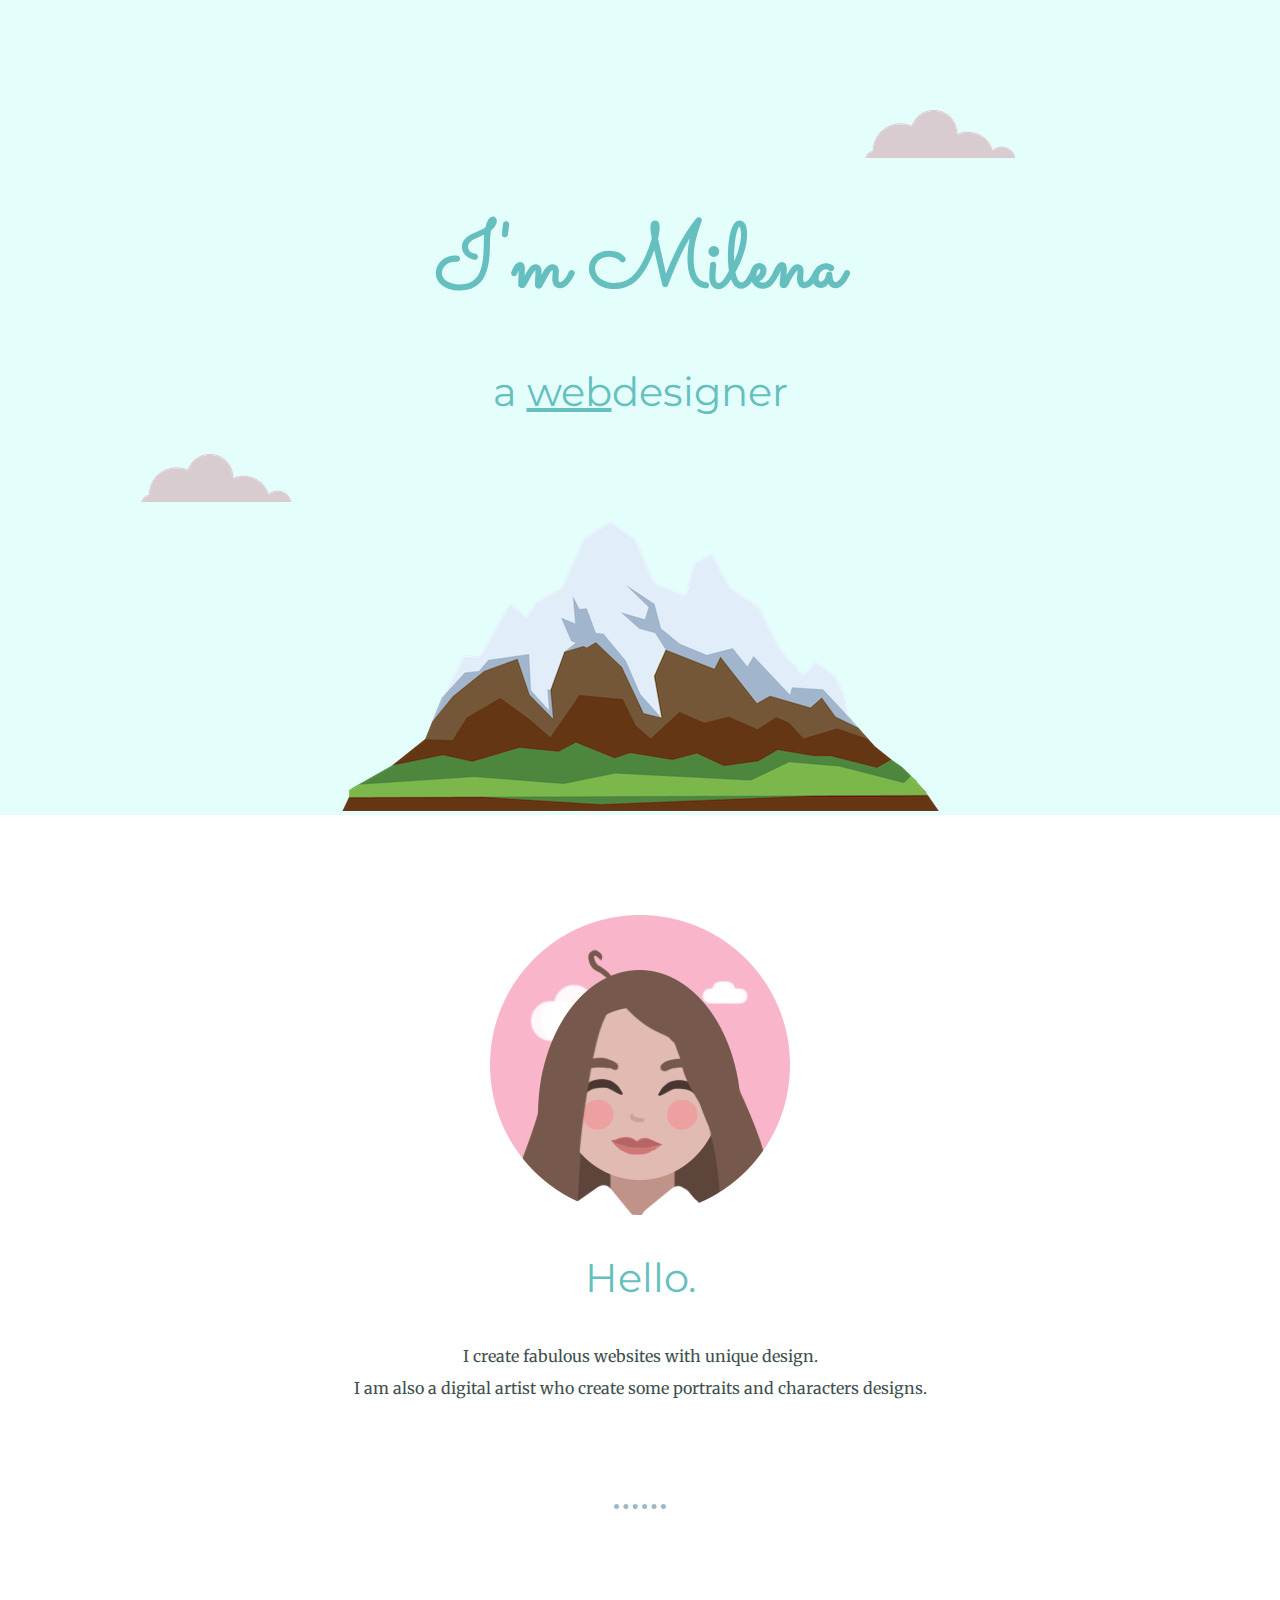
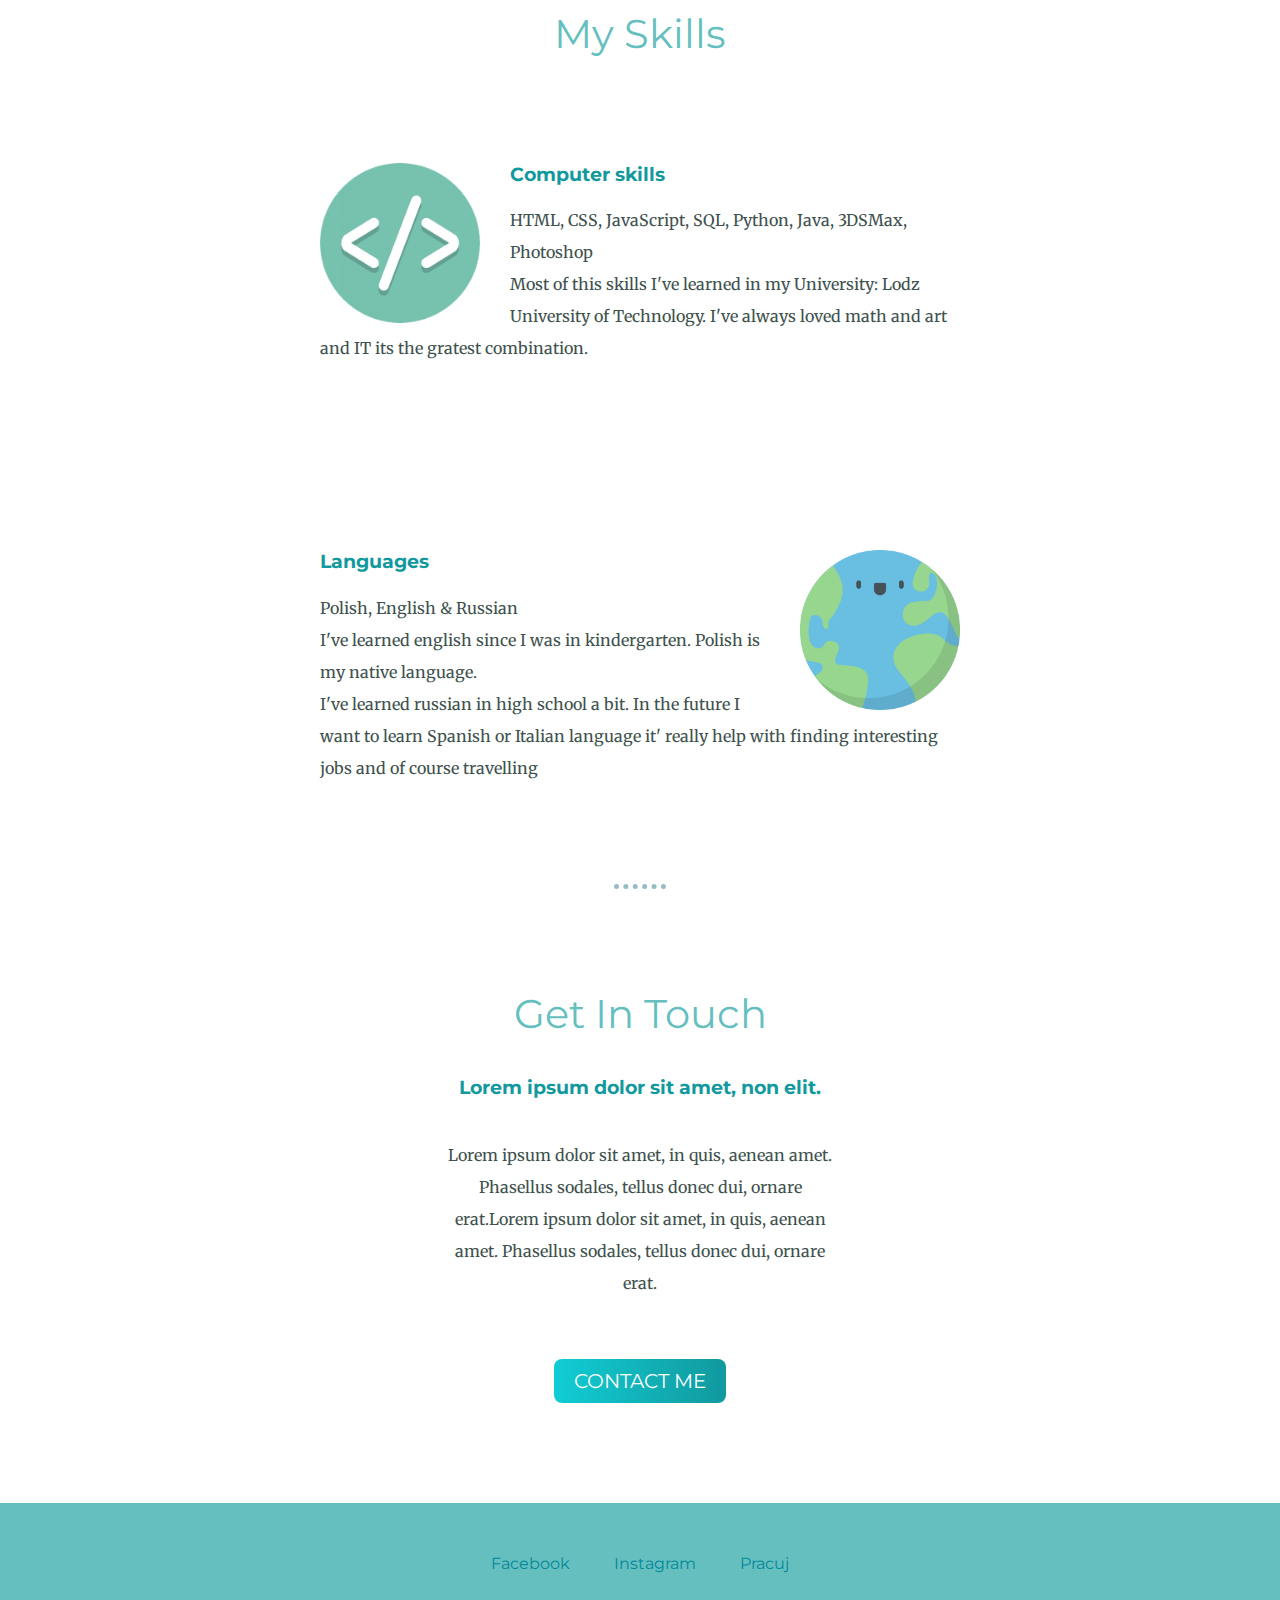
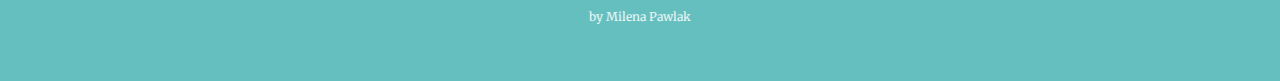
==== index.html @ 589d2ab3 "Add files via upload" ====
<!DOCTYPE html>
<html lang="en" dir="ltr">

<head>
  <meta charset="utf-8">
  <link rel="stylesheet" href="css/styles.css">
  <link rel="icon" href="images/mila.png">
  <link rel="preconnect" href="https://fonts.googleapis.com">
  <link rel="preconnect" href="https://fonts.gstatic.com" crossorigin>
  <link href="https://fonts.googleapis.com/css2?family=Merriweather:ital@1&family=Montserrat&family=Poppins:wght@100;200;400;600;700&family=Sacramento&display=swap" rel="stylesheet">
  <title>Milena Pawlak</title>
</head>

<body>
  <div class="top-container">
    <img class="cloud1" src="images/cloud.png" alt="clound-img">
    <h1>I'm Milena</h1>
    <h2>a <span class="web">web</span>designer</h2>
    <img class="cloud2" src="images/cloud.png" alt="clound-img">
    <img src="images/mountain.png" alt="mountain-img">
  </div>
  <div class="middle-container">
    <div class="profile">
      <img src="images/mila.png" alt="my-photo">
      <h2>Hello.</h2>
      <p class="intro">I create fabulous websites with unique design.<br /> I am also a digital artist who create some portraits and characters designs.</p>
    </div>
    <hr>
    <div class="skills">
      <h2>My Skills</h2>
      <div class="skill-row">
        <!-- <iframe src="https://giphy.com/embed/Lqo3UBlXeHwZDoebKX" width="480" height="480" frameBorder="0" class="giphy-embed" allowFullScreen></iframe><p><a href="https://giphy.com/stickers/think-bulb-light-Lqo3UBlXeHwZDoebKX"></a></p> -->
        <img class="html-logo +" src="images/html.png" alt="html-logo">
        <h3>Computer skills</h3>
        <p>HTML, CSS, JavaScript, SQL, Python, Java, 3DSMax, Photoshop<br />
        Most of this skills I've learned in my University: Lodz University of Technology.
        I've always loved math and art and IT its the gratest combination.</p>
        <br />

      </div>
      <div class="skill-row">
        <img class="earth" src="images/earth-globe.png" alt="earth-logo">
        <h3 class="lng">Languages</h3>
        <p>Polish, English & Russian<br />
        I've learned english since I was in kindergarten. Polish is my native language.<br /> I've learned russian in high school a bit.
      In the future I want to learn Spanish or Italian language it' really help with finding interesting jobs and of course travelling</p>
      </div>
    </div>
    <hr>
    <div class="contact-me">
      <h2>Get In Touch</h2>
      <h3>Lorem ipsum dolor sit amet, non elit.</h3>
      <p class="contact-mess">Lorem ipsum dolor sit amet, in quis, aenean amet. Phasellus sodales, tellus donec dui, ornare erat.Lorem ipsum dolor sit amet, in quis, aenean amet. Phasellus sodales, tellus donec dui, ornare erat.</p>
      <a class="btn contact-btn" href="milena.pawlak78@gmail.com">CONTACT ME</a>
    </div>
  </div>


  <div class="bottom-container">
    <a class="footer-link" href="https://www.facebook.com/milena.pawlak.77/">Facebook</a>
    <a class="footer-link" href="https://www.instagram.com/_millart_/?fbclid=IwAR0sXLl5IM-pQuKQNXvXyKbLX6VbpiLssQRKGaJTDJsEqAAyexPffDU8CK8">Instagram</a>
    <a class="footer-link" href="https://profil.pracuj.pl/">Pracuj</a>
    <p class="copyright">by Milena Pawlak</p>
  </div>

</body>

</html>
---- css/styles.css ----
body {
  text-align: center;
  margin: 0;
  font-family: 'Merriweather', serif;
  color: #40514E;

  /* font-size: 2em; */
}
h1 {
  margin: 50px auto 0 auto;
  font-size: 5.625rem;
  font-family: 'Sacramento', cursive;
  color: #66BFBF;

}
h2 {
  font-size: 2.5rem;
  font-family: 'Montserrat', sans-serif;
  font-weight: normal;
  color: #66BFBF;
  padding-bottom: 5px;
}

h3 {
  font-family: 'Montserrat', sans-serif;
  color:  #11999E
}
p {
    line-height: 2;
}
a {
   color: #11999E
}
.top-container {
  position: relative;
  background-color: #E4FFFB;
  padding-top: 100px;
}
.web {
  text-decoration: underline;
}
.middle-container {
margin: 100px auto 100px auto;
}

.bottom-container {
  background-color: #66BFBF;
  text-decoration: none;
  margin-bottom: 0;
  padding: 50px 0 20px;
}
.bottom-container a {
  text-decoration: none;
  font-family: 'Montserrat', sans-serif;
  margin: 10px 20px;
  color: #01899A;
}

a:hover {
  color: #EAF6F6;
}
.bottom-container p {
  color: #EAF6F6;
  font-size: 0.75rem;
  padding: 20px 0;
}
.skill-row {
  margin: 100px auto 100px auto;
  width:50%;
  /* display: inline-block; */
  text-align: left;

}
.cloud1 {
  position: relative;
  left: 300px;
  top:10px;
}
.cloud2 {
  position: absolute;
  margin-left: -200px;

}
hr {
  border-style: none;
  border-top-style: dotted;
  border-color: #97BBC7;
  border-width: 5px;
  width: 4%;
  margin: 100px auto 100px auto;
}

.html-logo {
  width: 25%;
  float: left;
  margin-right: 30px;
}
.earth {
  width: 25%;
  float: right;
  margin-left: 30px;
}

.contact-btn {
  font-family: 'Montserrat', sans-serif;
  text-decoration: none;
  color: white;
  display: inline-block;
  padding: 10px 20px 10px 20px;
  font-size: 20px;
  border-radius: 8px;

  background: rgb(17,205,212);
  background: linear-gradient(90deg, rgba(17,205,212,1) 0%, rgba(17,153,158,1) 100%);

}

.contact-btn:hover {
  background: linear-gradient(90deg, #30e3cb 0%, #2bc4ad 100%);
}

.intro {
  margin-left: auto;
  margin-right: auto;
  width: 75%;
}

.contact-mess {
  width: 30%;
  margin: 40px auto 60px;
}

.lng {
  margin-top: 150px;
}
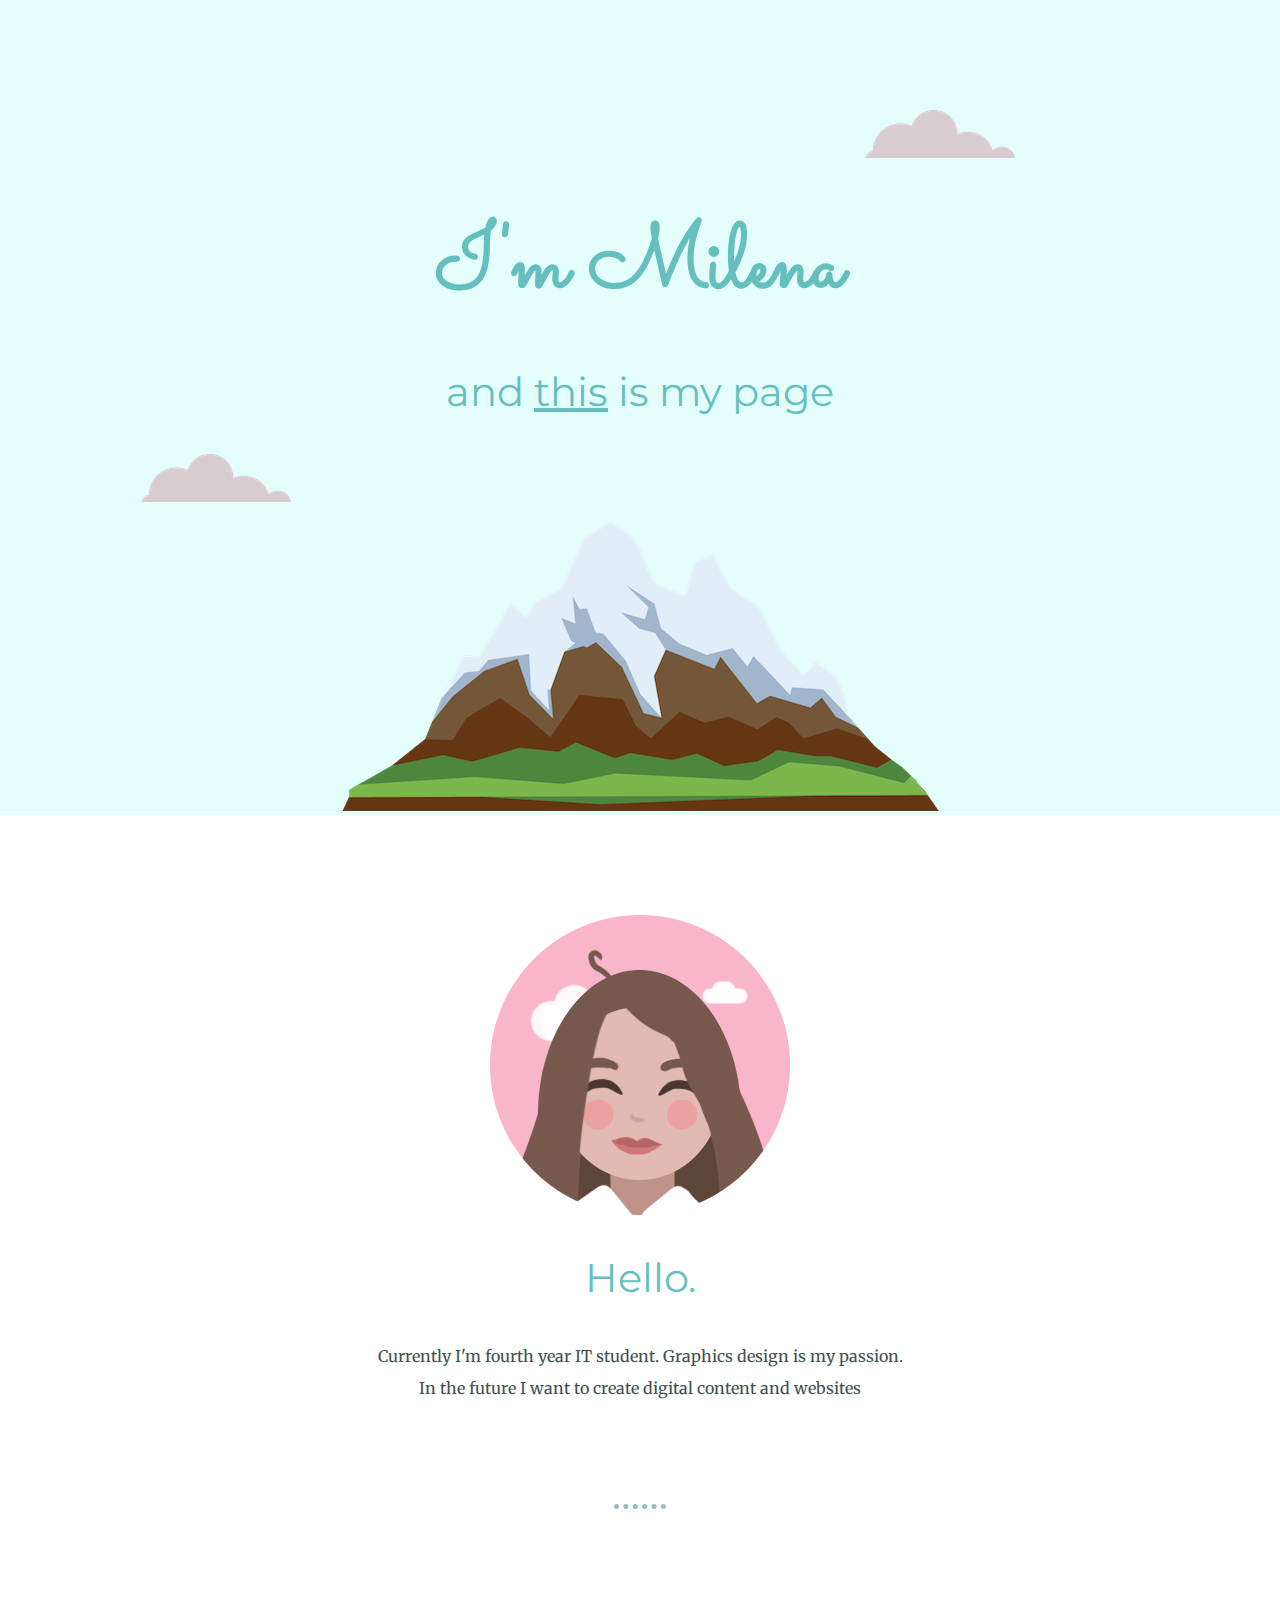
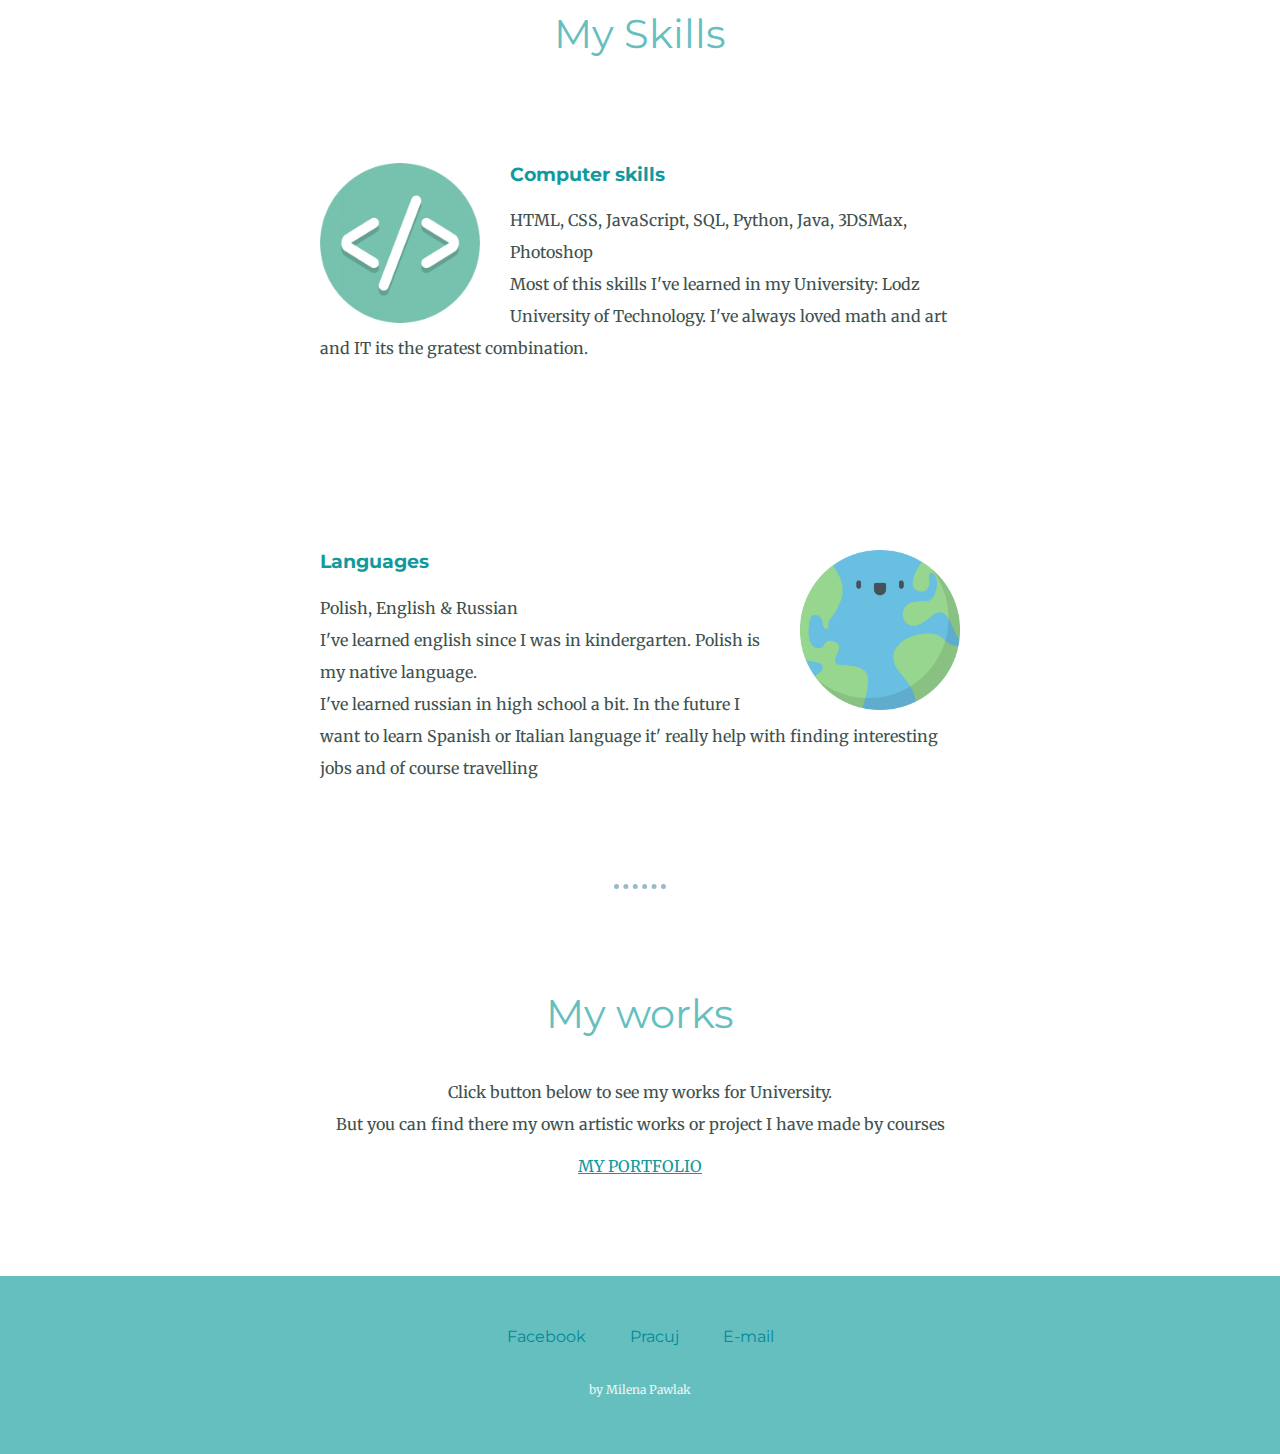
==== commit efb424d6: "Add files via upload" ====
--- a/index.html
+++ b/index.html
@@ -15,7 +15,7 @@
   <div class="top-container">
     <img class="cloud1" src="images/cloud.png" alt="clound-img">
     <h1>I'm Milena</h1>
-    <h2>a <span class="web">web</span>designer</h2>
+    <h2>and <span class="web">this</span> is my page</h2>
     <img class="cloud2" src="images/cloud.png" alt="clound-img">
     <img src="images/mountain.png" alt="mountain-img">
   </div>
@@ -23,7 +23,7 @@
     <div class="profile">
       <img src="images/mila.png" alt="my-photo">
       <h2>Hello.</h2>
-      <p class="intro">I create fabulous websites with unique design.<br /> I am also a digital artist who create some portraits and characters designs.</p>
+      <p class="intro">Currently I'm fourth year IT student. Graphics design is my passion.<br /> In the future I want to create digital content and websites </p>
     </div>
     <hr>
     <div class="skills">
@@ -48,18 +48,20 @@
     </div>
     <hr>
     <div class="contact-me">
-      <h2>Get In Touch</h2>
-      <h3>Lorem ipsum dolor sit amet, non elit.</h3>
-      <p class="contact-mess">Lorem ipsum dolor sit amet, in quis, aenean amet. Phasellus sodales, tellus donec dui, ornare erat.Lorem ipsum dolor sit amet, in quis, aenean amet. Phasellus sodales, tellus donec dui, ornare erat.</p>
-      <a class="btn contact-btn" href="milena.pawlak78@gmail.com">CONTACT ME</a>
+      <h2>My works</h2>
+      <p>Click button below to see my works for University.<br /> But you can find there my own artistic works or project I have made by courses</p>
+      <!-- <a href="https://drive.google.com/drive/folders/1sO3g-Dv9g5DxGnRp0XkEA-MkxATbeW3e?usp=sharing">My portfolio</a> -->
+      <a class="btn portfolio-btn" href="https://drive.google.com/drive/folders/1sO3g-Dv9g5DxGnRp0XkEA-MkxATbeW3e?usp=sharing">MY PORTFOLIO</a>
+      <!-- <a class="btn contact-btn" href="mailto:milena.pawlak78@gmail.com">CONTACT ME</a> -->
     </div>
   </div>
 
 
   <div class="bottom-container">
     <a class="footer-link" href="https://www.facebook.com/milena.pawlak.77/">Facebook</a>
-    <a class="footer-link" href="https://www.instagram.com/_millart_/?fbclid=IwAR0sXLl5IM-pQuKQNXvXyKbLX6VbpiLssQRKGaJTDJsEqAAyexPffDU8CK8">Instagram</a>
+    <!-- <a class="footer-link" href="https://www.instagram.com/_millart_/?fbclid=IwAR0sXLl5IM-pQuKQNXvXyKbLX6VbpiLssQRKGaJTDJsEqAAyexPffDU8CK8">Instagram</a> -->
     <a class="footer-link" href="https://profil.pracuj.pl/">Pracuj</a>
+    <a class="copyright" href="mailto:milena.pawlak78@gmail.com">E-mail</a>
     <p class="copyright">by Milena Pawlak</p>
   </div>
 
